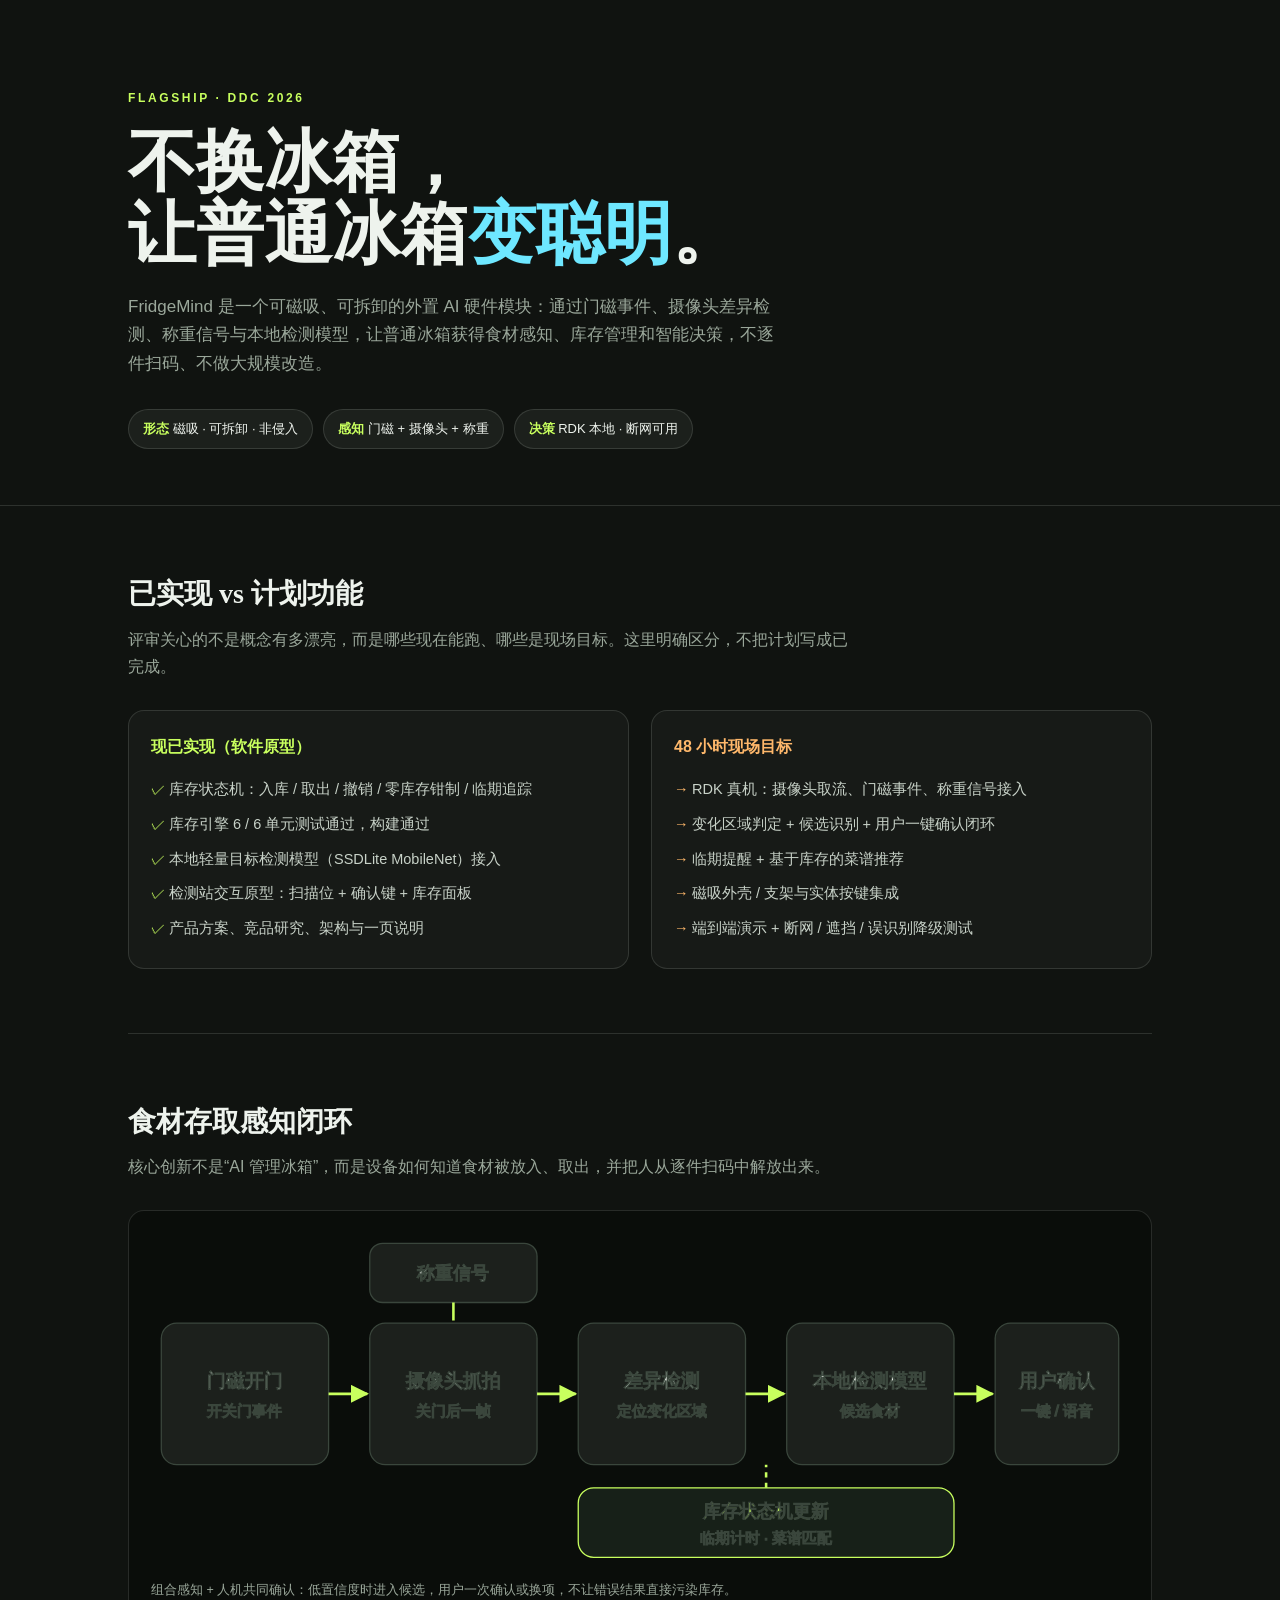
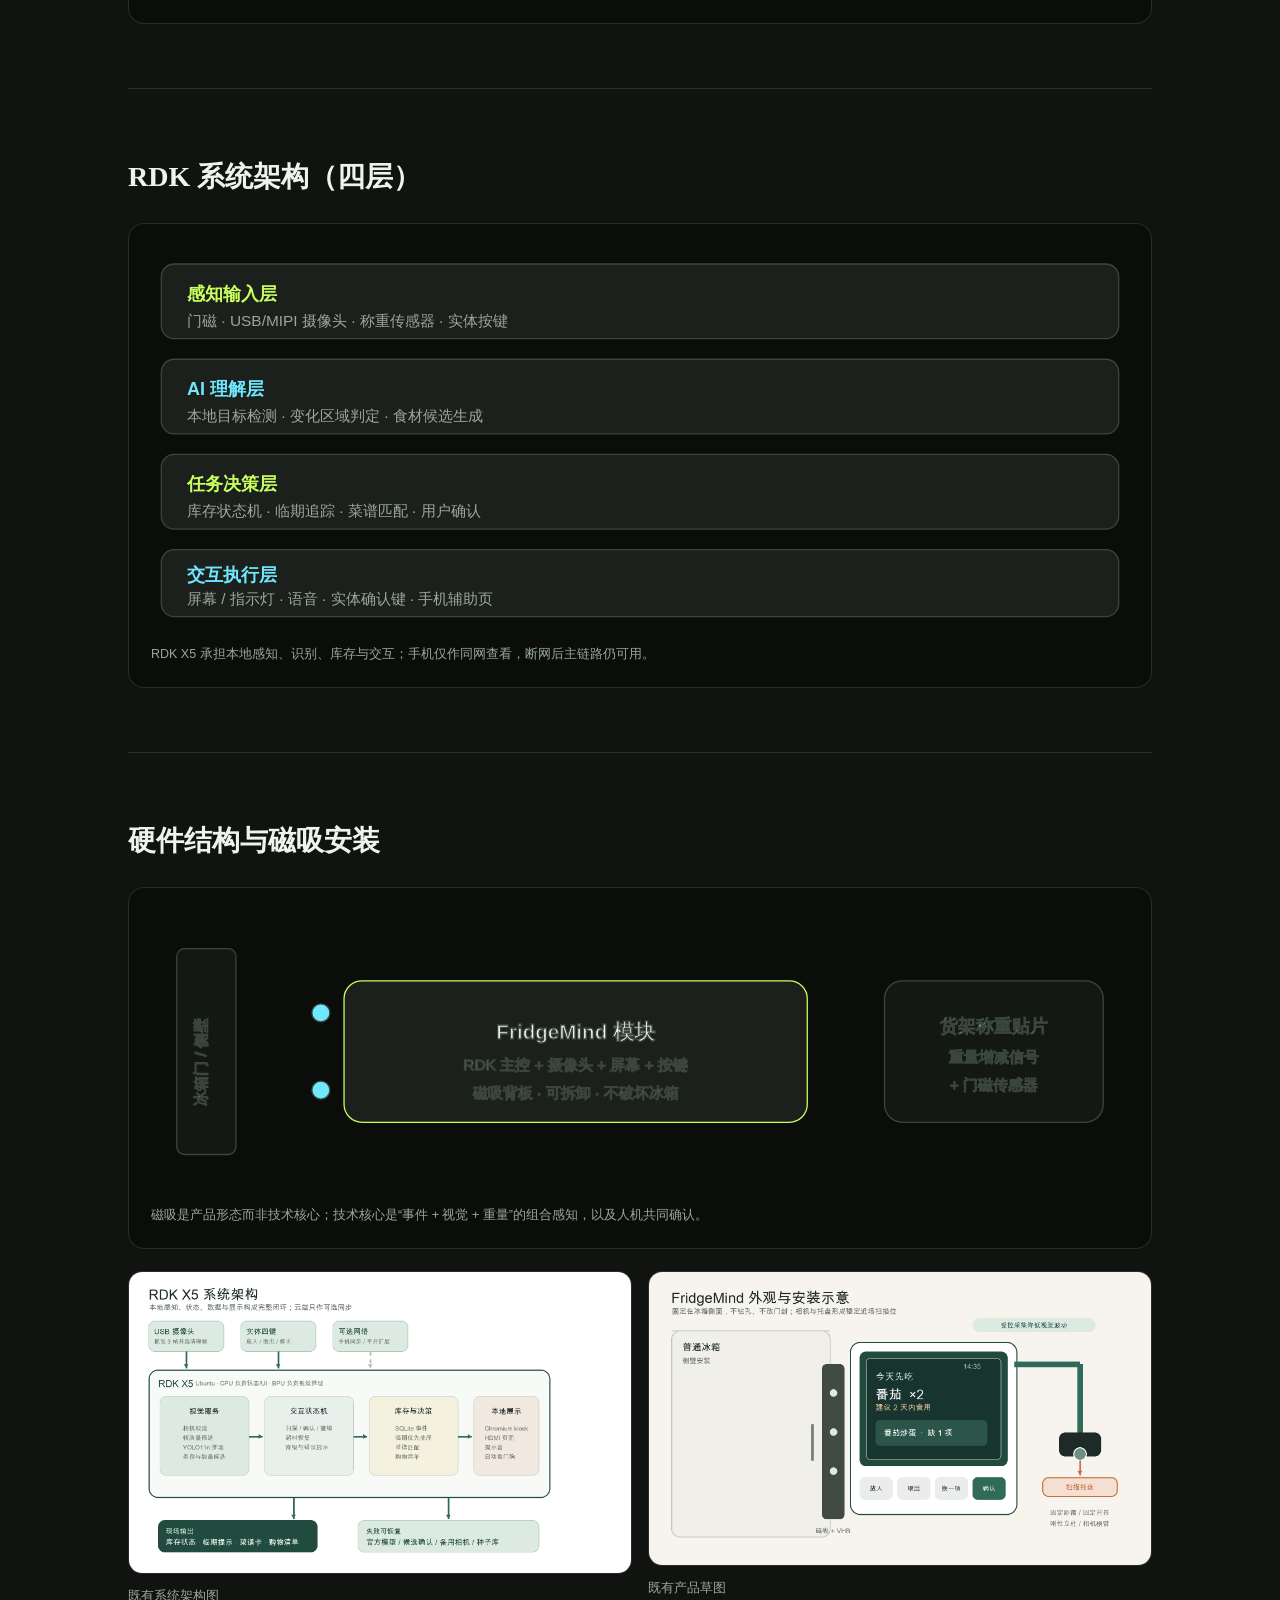
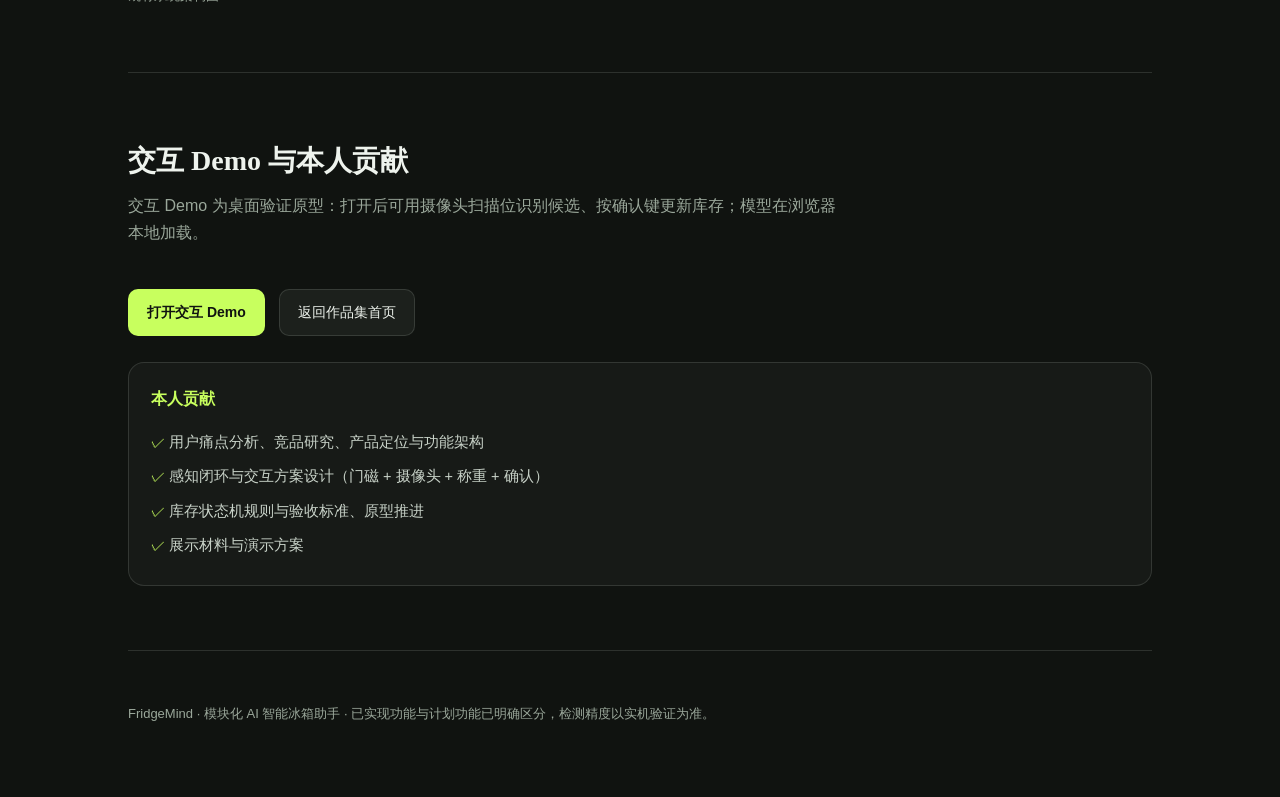
==== fridgemind.html @ c8505f30 "Deploy DDC 2026 portfolio (FridgeMind flagship)" ====
<!doctype html>
<html lang="zh-CN">
<head>
<meta charset="UTF-8">
<meta name="viewport" content="width=device-width, initial-scale=1.0">
<meta name="theme-color" content="#101310">
<meta name="description" content="FridgeMind｜模块化 AI 智能冰箱助手：不换冰箱、可磁吸可拆卸，让普通冰箱获得食材感知、库存管理与智能决策。">
<title>FridgeMind｜模块化 AI 智能冰箱助手</title>
<style>
  :root{--bg:#101310;--bg2:#171a17;--panel:#1c201c;--line:rgba(235,245,235,.13);--ink:#eef3ed;--mut:#9aa79a;--accent:#c8ff5e;--accent2:#6ee7ff;--warn:#ffb86b;--serif:"Songti SC","STSong","Noto Serif CJK SC",Georgia,serif;--sans:-apple-system,BlinkMacSystemFont,"PingFang SC","Hiragino Sans GB","Microsoft YaHei",sans-serif}
  *{box-sizing:border-box;margin:0;padding:0}
  body{background:var(--bg);color:var(--ink);font-family:var(--sans);line-height:1.7;-webkit-font-smoothing:antialiased}
  a{color:inherit;text-decoration:none}
  .wrap{max-width:1080px;margin:0 auto;padding:0 28px}
  header{padding:88px 0 56px;border-bottom:1px solid var(--line)}
  .kicker{font-size:12px;letter-spacing:.22em;text-transform:uppercase;color:var(--accent);font-weight:600}
  h1{font-family:var(--serif);font-size:clamp(38px,6.5vw,68px);line-height:1.06;font-weight:600;margin:18px 0 22px}
  h1 em{font-style:normal;color:var(--accent2)}
  .lead{max-width:660px;font-size:17px;color:var(--mut)}
  .chips{display:flex;flex-wrap:wrap;gap:10px;margin-top:30px}
  .chip{border:1px solid var(--line);background:var(--panel);padding:8px 14px;border-radius:999px;font-size:13px}
  .chip b{color:var(--accent)}
  section{padding:64px 0;border-bottom:1px solid var(--line)}
  h2{font-family:var(--serif);font-size:28px;font-weight:600;margin-bottom:8px}
  .sub{color:var(--mut);margin-bottom:30px;max-width:720px}
  .cols{display:grid;grid-template-columns:1fr 1fr;gap:22px}
  @media(max-width:720px){.cols{grid-template-columns:1fr}}
  .box{border:1px solid var(--line);border-radius:16px;background:var(--bg2);padding:22px}
  .box h3{font-size:16px;margin-bottom:12px;color:var(--accent)}
  .box.alt h3{color:var(--warn)}
  .box ul{list-style:none}
  .box li{font-size:14.5px;color:#c8d2c8;padding:5px 0;padding-left:18px;position:relative}
  .box li::before{content:"✓";position:absolute;left:0;color:var(--accent)}
  .box.alt li::before{content:"→";color:var(--warn)}
  .fig{background:#0a0d0a;border:1px solid var(--line);border-radius:16px;padding:22px;margin-top:22px}
  .fig svg{width:100%;height:auto;display:block}
  .figcap{font-size:12.5px;color:var(--mut);margin-top:12px}
  .imgs{display:grid;grid-template-columns:1fr 1fr;gap:16px;margin-top:22px}
  @media(max-width:720px){.imgs{grid-template-columns:1fr}}
  .imgs img{width:100%;border:1px solid var(--line);border-radius:14px;display:block;background:#0a0d0a}
  .btn{display:inline-block;font-size:14px;padding:11px 18px;border-radius:10px;border:1px solid var(--line);background:var(--panel);color:var(--ink);margin-right:10px;margin-top:12px}
  .btn.primary{background:var(--accent);color:#101310;border-color:transparent;font-weight:600}
  footer{padding:52px 0 72px;color:var(--mut);font-size:13px}
</style>
</head>
<body>

<header>
  <div class="wrap">
    <div class="kicker">Flagship · DDC 2026</div>
    <h1>不换冰箱，<br>让普通冰箱<em>变聪明</em>。</h1>
    <p class="lead">FridgeMind 是一个可磁吸、可拆卸的外置 AI 硬件模块：通过门磁事件、摄像头差异检测、称重信号与本地检测模型，让普通冰箱获得食材感知、库存管理和智能决策，不逐件扫码、不做大规模改造。</p>
    <div class="chips">
      <span class="chip"><b>形态</b> 磁吸 · 可拆卸 · 非侵入</span>
      <span class="chip"><b>感知</b> 门磁 + 摄像头 + 称重</span>
      <span class="chip"><b>决策</b> RDK 本地 · 断网可用</span>
    </div>
  </div>
</header>

<main class="wrap">

  <section>
    <h2>已实现 vs 计划功能</h2>
    <p class="sub">评审关心的不是概念有多漂亮，而是哪些现在能跑、哪些是现场目标。这里明确区分，不把计划写成已完成。</p>
    <div class="cols">
      <div class="box">
        <h3>现已实现（软件原型）</h3>
        <ul>
          <li>库存状态机：入库 / 取出 / 撤销 / 零库存钳制 / 临期追踪</li>
          <li>库存引擎 6 / 6 单元测试通过，构建通过</li>
          <li>本地轻量目标检测模型（SSDLite MobileNet）接入</li>
          <li>检测站交互原型：扫描位 + 确认键 + 库存面板</li>
          <li>产品方案、竞品研究、架构与一页说明</li>
        </ul>
      </div>
      <div class="box alt">
        <h3>48 小时现场目标</h3>
        <ul>
          <li>RDK 真机：摄像头取流、门磁事件、称重信号接入</li>
          <li>变化区域判定 + 候选识别 + 用户一键确认闭环</li>
          <li>临期提醒 + 基于库存的菜谱推荐</li>
          <li>磁吸外壳 / 支架与实体按键集成</li>
          <li>端到端演示 + 断网 / 遮挡 / 误识别降级测试</li>
        </ul>
      </div>
    </div>
  </section>

  <section>
    <h2>食材存取感知闭环</h2>
    <p class="sub">核心创新不是“AI 管理冰箱”，而是设备如何知道食材被放入、取出，并把人从逐件扫码中解放出来。</p>
    <div class="fig">
      <svg viewBox="0 0 760 260" xmlns="http://www.w3.org/2000/svg" font-family="Helvetica,Arial,sans-serif">
        <defs><marker id="ar" viewBox="0 0 10 10" refX="9" refY="5" markerWidth="7" markerHeight="7" orient="auto"><path d="M0 0L10 5L0 10z" fill="#c8ff5e"/></marker></defs>
        <g fill="#1c201c" stroke="#3a463c">
          <rect x="8" y="70" width="130" height="110" rx="12"/><text x="73" y="120" text-anchor="middle" fill="#eef3ed" font-size="15">门磁开门</text><text x="73" y="142" text-anchor="middle" fill="#9aa79a" font-size="11.5">开关门事件</text>
          <rect x="170" y="70" width="130" height="110" rx="12"/><text x="235" y="120" text-anchor="middle" fill="#eef3ed" font-size="15">摄像头抓拍</text><text x="235" y="142" text-anchor="middle" fill="#9aa79a" font-size="11.5">关门后一帧</text>
          <rect x="332" y="70" width="130" height="110" rx="12"/><text x="397" y="120" text-anchor="middle" fill="#eef3ed" font-size="15">差异检测</text><text x="397" y="142" text-anchor="middle" fill="#9aa79a" font-size="11.5">定位变化区域</text>
          <rect x="494" y="70" width="130" height="110" rx="12"/><text x="559" y="120" text-anchor="middle" fill="#eef3ed" font-size="15">本地检测模型</text><text x="559" y="142" text-anchor="middle" fill="#9aa79a" font-size="11.5">候选食材</text>
          <rect x="656" y="70" width="96" height="110" rx="12"/><text x="704" y="120" text-anchor="middle" fill="#eef3ed" font-size="15">用户确认</text><text x="704" y="142" text-anchor="middle" fill="#9aa79a" font-size="11.5">一键 / 语音</text>
        </g>
        <g fill="#1c201c" stroke="#3a463c">
          <rect x="170" y="8" width="130" height="46" rx="10"/><text x="235" y="36" text-anchor="middle" fill="#eef3ed" font-size="14">称重信号</text>
          <rect x="332" y="198" width="292" height="54" rx="12" fill="#172018" stroke="#c8ff5e"/><text x="478" y="221" text-anchor="middle" fill="#c8ff5e" font-size="14">库存状态机更新</text><text x="478" y="241" text-anchor="middle" fill="#9aa79a" font-size="11.5">临期计时 · 菜谱匹配</text>
        </g>
        <g stroke="#c8ff5e" stroke-width="2" fill="none" marker-end="url(#ar)">
          <line x1="138" y1="125" x2="168" y2="125"/><line x1="300" y1="125" x2="330" y2="125"/><line x1="462" y1="125" x2="492" y2="125"/><line x1="624" y1="125" x2="654" y2="125"/>
          <path d="M235 54 L235 68" marker-end="none"/><path d="M478 198 L478 180" marker-end="none" stroke-dasharray="4 4"/>
        </g>
      </svg>
      <div class="figcap">组合感知 + 人机共同确认：低置信度时进入候选，用户一次确认或换项，不让错误结果直接污染库存。</div>
    </div>
  </section>

  <section>
    <h2>RDK 系统架构（四层）</h2>
    <div class="fig">
      <svg viewBox="0 0 760 300" xmlns="http://www.w3.org/2000/svg" font-family="Helvetica,Arial,sans-serif">
        <g font-size="14">
          <rect x="8" y="14" width="744" height="58" rx="10" fill="#1c201c" stroke="#3a463c"/><text x="28" y="42" fill="#c8ff5e" font-weight="700">感知输入层</text><text x="28" y="62" fill="#9aa79a" font-size="12">门磁 · USB/MIPI 摄像头 · 称重传感器 · 实体按键</text>
          <rect x="8" y="88" width="744" height="58" rx="10" fill="#1c201c" stroke="#3a463c"/><text x="28" y="116" fill="#6ee7ff" font-weight="700">AI 理解层</text><text x="28" y="136" fill="#9aa79a" font-size="12">本地目标检测 · 变化区域判定 · 食材候选生成</text>
          <rect x="8" y="162" width="744" height="58" rx="10" fill="#1c201c" stroke="#3a463c"/><text x="28" y="190" fill="#c8ff5e" font-weight="700">任务决策层</text><text x="28" y="210" fill="#9aa79a" font-size="12">库存状态机 · 临期追踪 · 菜谱匹配 · 用户确认</text>
          <rect x="8" y="236" width="744" height="52" rx="10" fill="#1c201c" stroke="#3a463c"/><text x="28" y="260" fill="#6ee7ff" font-weight="700">交互执行层</text><text x="28" y="278" fill="#9aa79a" font-size="12">屏幕 / 指示灯 · 语音 · 实体确认键 · 手机辅助页</text>
        </g>
      </svg>
      <div class="figcap">RDK X5 承担本地感知、识别、库存与交互；手机仅作同网查看，断网后主链路仍可用。</div>
    </div>
  </section>

  <section>
    <h2>硬件结构与磁吸安装</h2>
    <div class="fig">
      <svg viewBox="0 0 760 220" xmlns="http://www.w3.org/2000/svg" font-family="Helvetica,Arial,sans-serif">
        <g stroke="#3a463c">
          <rect x="20" y="30" width="46" height="160" rx="6" fill="#141814"/><text x="43" y="118" text-anchor="middle" fill="#9aa79a" font-size="12" transform="rotate(-90 43 118)">冰箱门 / 侧壁</text>
          <rect x="150" y="55" width="360" height="110" rx="14" fill="#1c201c" stroke="#c8ff5e"/><text x="330" y="100" text-anchor="middle" fill="#eef3ed" font-weight="700" font-size="16">FridgeMind 模块</text><text x="330" y="124" text-anchor="middle" fill="#9aa79a" font-size="12">RDK 主控 + 摄像头 + 屏幕 + 按键</text><text x="330" y="146" text-anchor="middle" fill="#9aa79a" font-size="12">磁吸背板 · 可拆卸 · 不破坏冰箱</text>
          <g fill="#6ee7ff"><circle cx="132" cy="80" r="7"/><circle cx="132" cy="140" r="7"/></g>
          <rect x="570" y="55" width="170" height="110" rx="14" fill="#141814"/><text x="655" y="95" text-anchor="middle" fill="#eef3ed" font-size="14">货架称重贴片</text><text x="655" y="118" text-anchor="middle" fill="#9aa79a" font-size="11.5">重量增减信号</text><text x="655" y="140" text-anchor="middle" fill="#9aa79a" font-size="11.5">+ 门磁传感器</text>
        </g>
      </svg>
      <div class="figcap">磁吸是产品形态而非技术核心；技术核心是“事件 + 视觉 + 重量”的组合感知，以及人机共同确认。</div>
    </div>
    <div class="imgs">
      <figure><img src="assets/fridgemind/architecture.png" alt="FridgeMind 系统架构"><figcaption class="figcap">既有系统架构图</figcaption></figure>
      <figure><img src="assets/fridgemind/product_sketch.png" alt="FridgeMind 产品草图"><figcaption class="figcap">既有产品草图</figcaption></figure>
    </div>
  </section>

  <section>
    <h2>交互 Demo 与本人贡献</h2>
    <p class="sub">交互 Demo 为桌面验证原型：打开后可用摄像头扫描位识别候选、按确认键更新库存；模型在浏览器本地加载。</p>
    <a class="btn primary" href="projects/fridgemind/">打开交互 Demo</a>
    <a class="btn" href="index.html">返回作品集首页</a>
    <div class="box" style="margin-top:26px">
      <h3>本人贡献</h3>
      <ul>
        <li>用户痛点分析、竞品研究、产品定位与功能架构</li>
        <li>感知闭环与交互方案设计（门磁 + 摄像头 + 称重 + 确认）</li>
        <li>库存状态机规则与验收标准、原型推进</li>
        <li>展示材料与演示方案</li>
      </ul>
    </div>
  </section>

</main>

<footer>
  <div class="wrap">FridgeMind · 模块化 AI 智能冰箱助手 · 已实现功能与计划功能已明确区分，检测精度以实机验证为准。</div>
</footer>

</body>
</html>
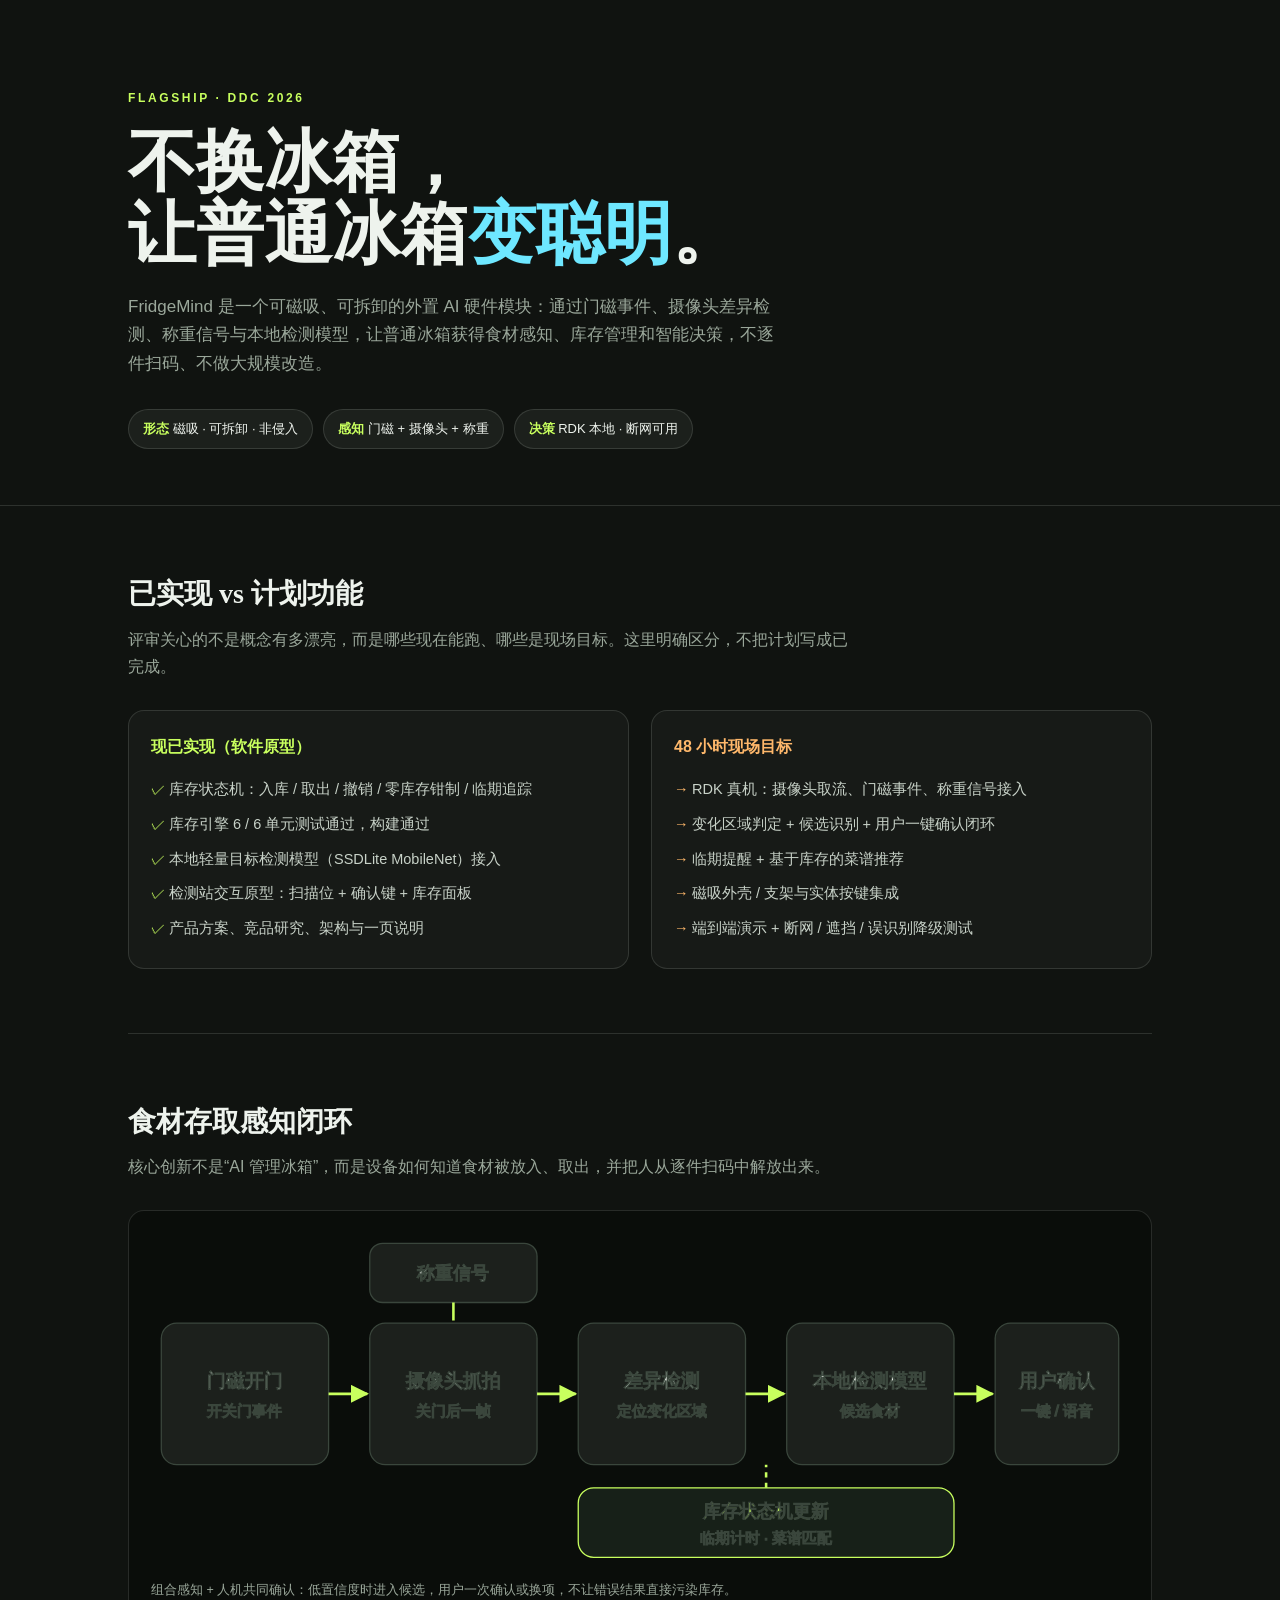
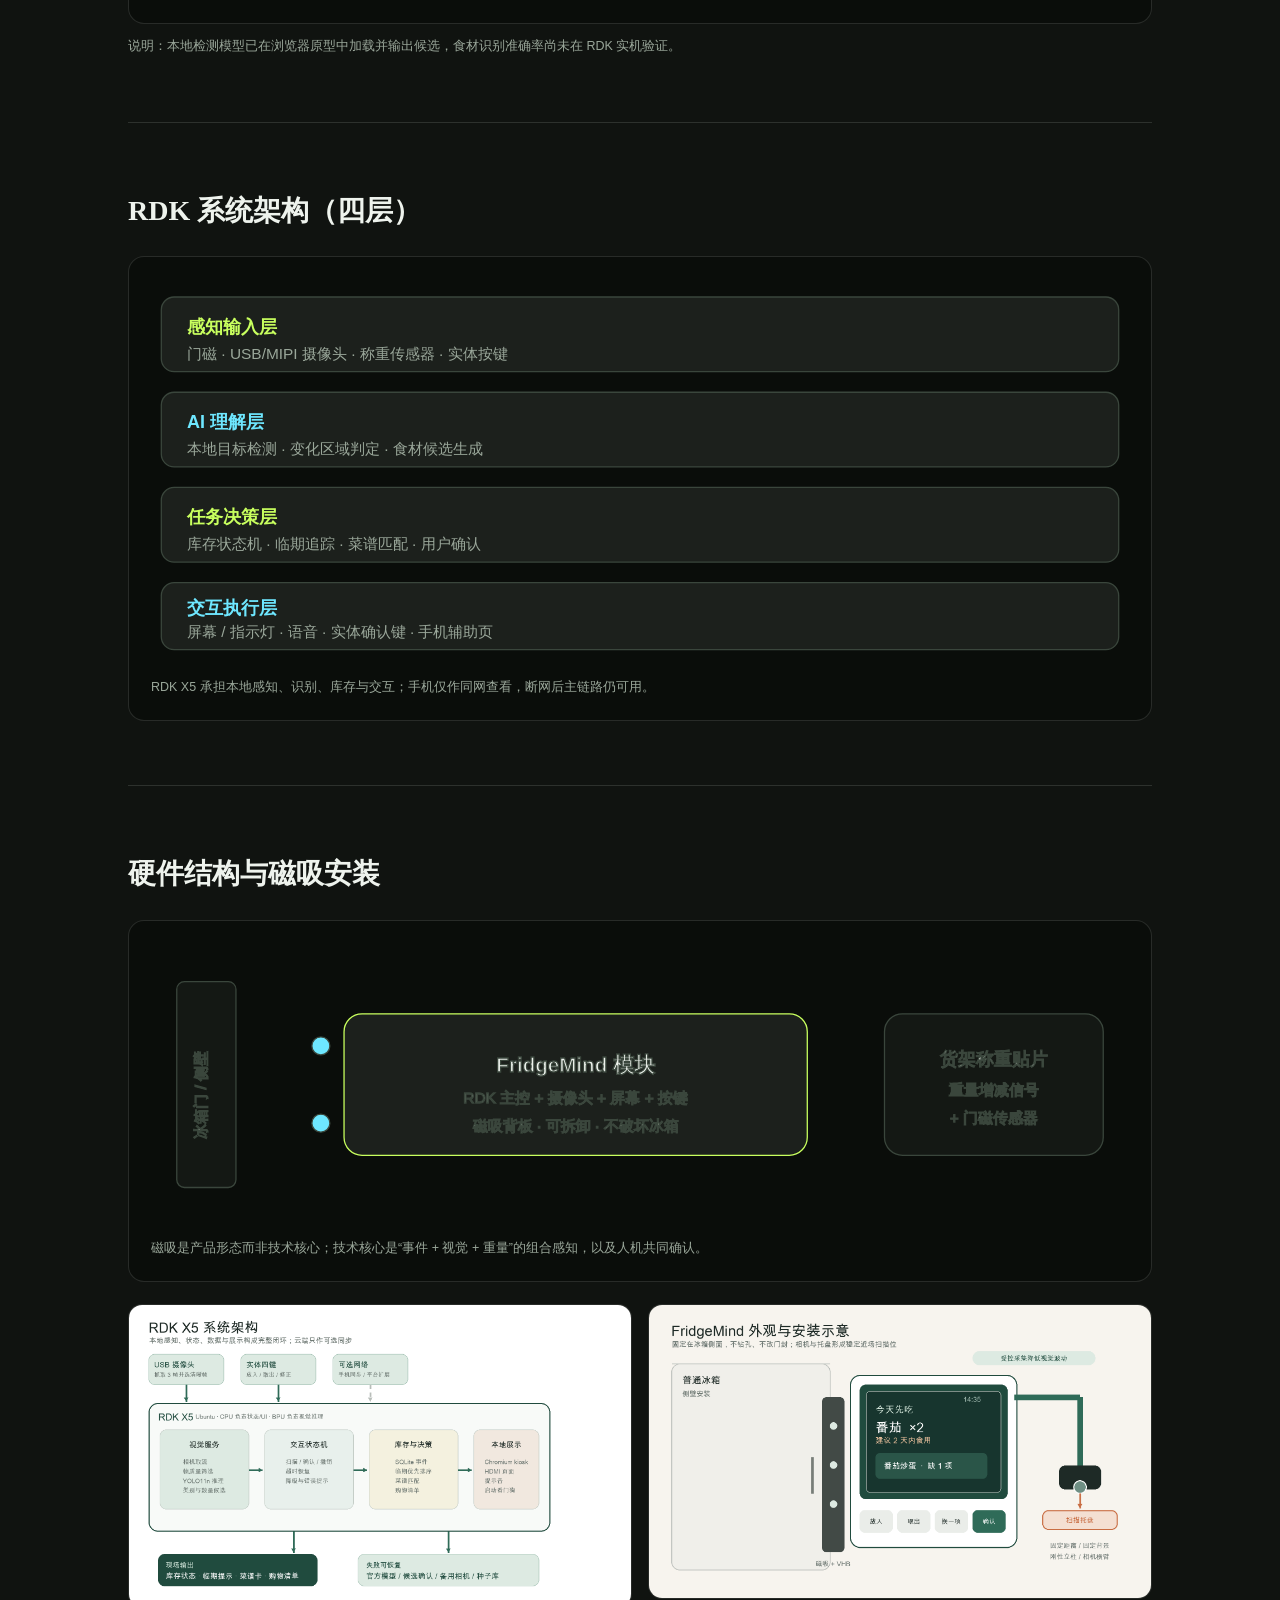
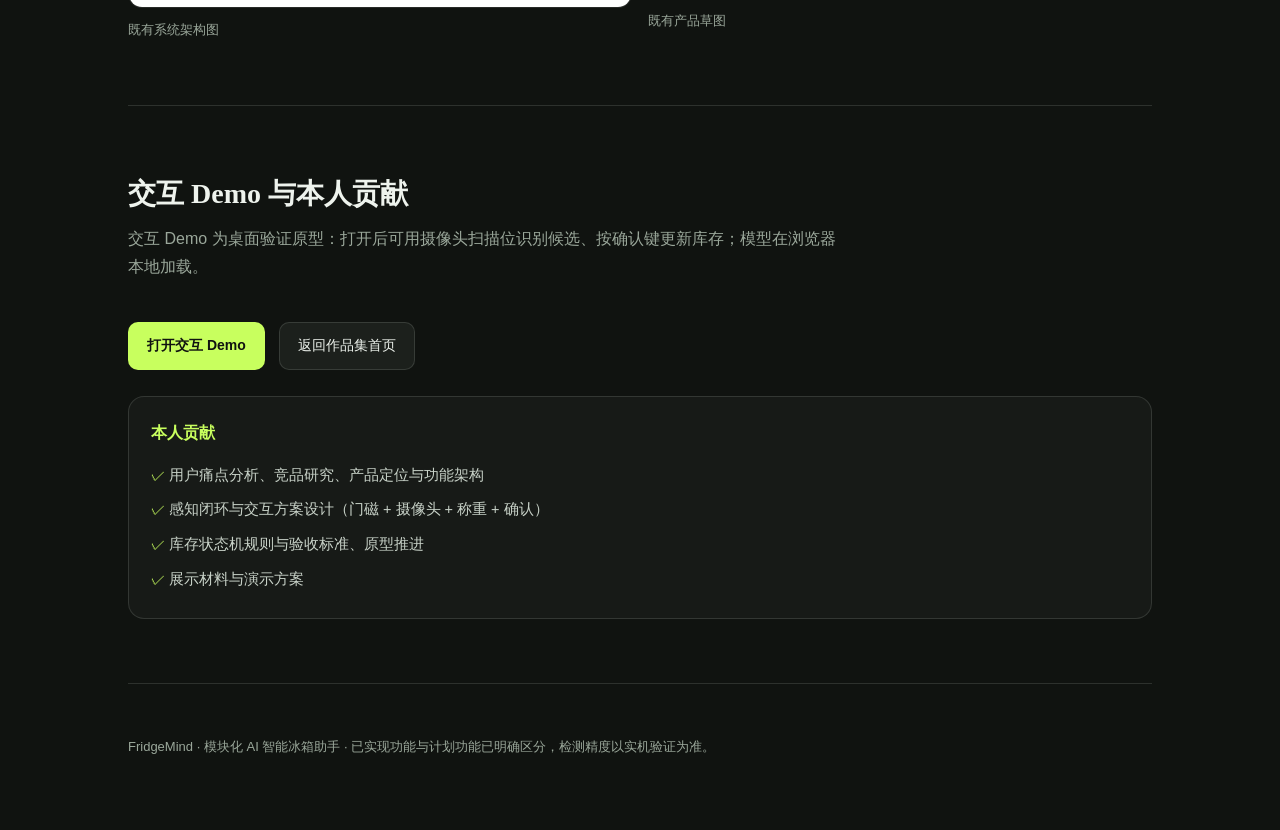
==== commit 53867247: "Fix portfolio status: fridgemind.html" ====
--- a/fridgemind.html
+++ b/fridgemind.html
@@ -111,6 +111,7 @@
       </svg>
       <div class="figcap">组合感知 + 人机共同确认：低置信度时进入候选，用户一次确认或换项，不让错误结果直接污染库存。</div>
     </div>
+    <div class="figcap">说明：本地检测模型已在浏览器原型中加载并输出候选，食材识别准确率尚未在 RDK 实机验证。</div>
   </section>
 
   <section>
